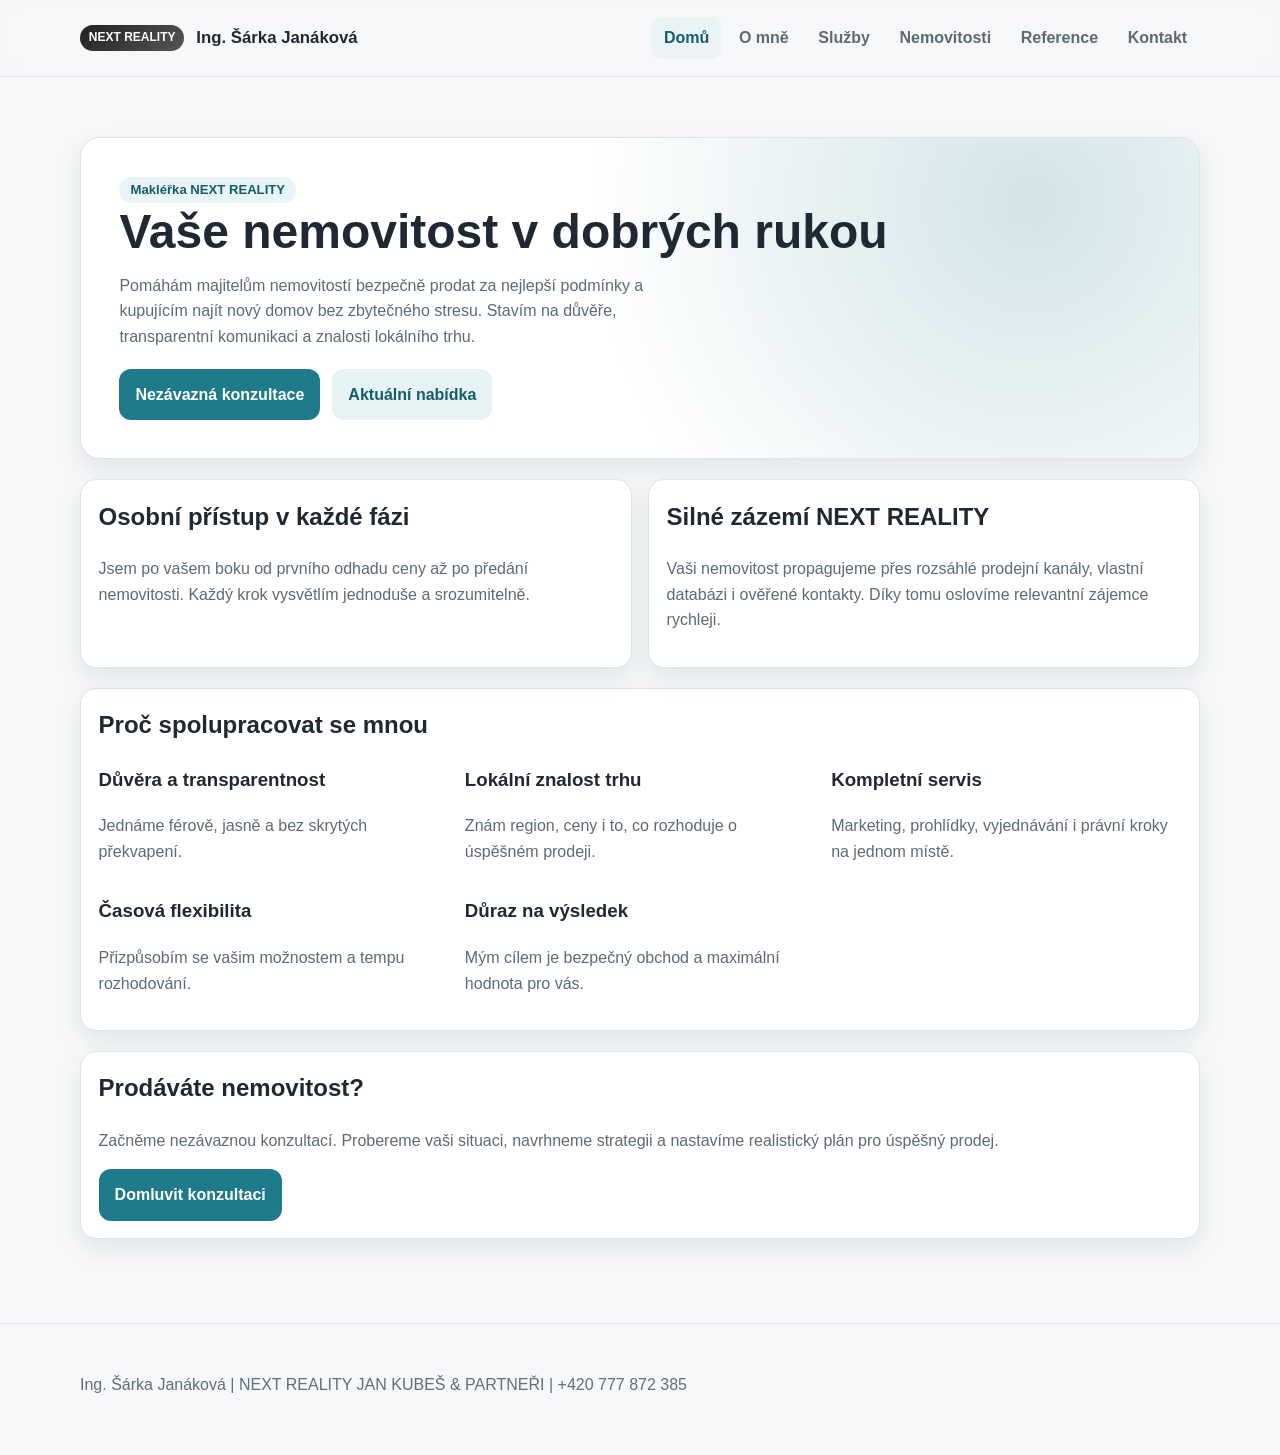
==== index.html @ 8c1ea2ac "první hnusný základ - první prompt" ====
<!DOCTYPE html>
<html lang="cs">
  <head>
    <meta charset="UTF-8" />
    <meta name="viewport" content="width=device-width, initial-scale=1.0" />
    <title>Ing. Šárka Janáková | NEXT REALITY</title>
    <meta
      name="description"
      content="Důvěryhodná realitní makléřka pro prodej i koupi nemovitostí. Ing. Šárka Janáková, NEXT REALITY."
    />
    <link rel="stylesheet" href="assets/styles.css" />
  </head>
  <body>
    <header class="topbar">
      <div class="container topbar-inner">
        <a class="brand" href="index.html" aria-label="Domů">
          <span class="brand-badge">NEXT REALITY</span>
          <span class="brand-name">Ing. Šárka Janáková</span>
        </a>
        <button class="nav-toggle" aria-label="Otevřít menu"><span></span></button>
        <ul class="nav-links">
          <li><a class="active" href="index.html">Domů</a></li>
          <li><a href="o-mne.html">O mně</a></li>
          <li><a href="sluzby.html">Služby</a></li>
          <li><a href="nemovitosti.html">Nemovitosti</a></li>
          <li><a href="reference.html">Reference</a></li>
          <li><a href="kontakt.html">Kontakt</a></li>
        </ul>
      </div>
    </header>

    <main>
      <div class="container">
        <section class="section hero">
          <span class="pill">Makléřka NEXT REALITY</span>
          <h1>Vaše nemovitost v dobrých rukou</h1>
          <p>
            Pomáhám majitelům nemovitostí bezpečně prodat za nejlepší podmínky a
            kupujícím najít nový domov bez zbytečného stresu. Stavím na důvěře,
            transparentní komunikaci a znalosti lokálního trhu.
          </p>
          <div class="cta-row">
            <a class="btn btn-primary" href="kontakt.html">Nezávazná konzultace</a>
            <a class="btn btn-soft" href="nemovitosti.html">Aktuální nabídka</a>
          </div>
        </section>

        <section class="section grid grid-2">
          <article class="card">
            <h2>Osobní přístup v každé fázi</h2>
            <p class="subtle">
              Jsem po vašem boku od prvního odhadu ceny až po předání nemovitosti.
              Každý krok vysvětlím jednoduše a srozumitelně.
            </p>
          </article>
          <article class="card">
            <h2>Silné zázemí NEXT REALITY</h2>
            <p class="subtle">
              Vaši nemovitost propagujeme přes rozsáhlé prodejní kanály, vlastní
              databázi i ověřené kontakty. Díky tomu oslovíme relevantní zájemce
              rychleji.
            </p>
          </article>
        </section>

        <section class="section card">
          <h2>Proč spolupracovat se mnou</h2>
          <div class="grid grid-3">
            <article>
              <h3>Důvěra a transparentnost</h3>
              <p class="subtle">Jednáme férově, jasně a bez skrytých překvapení.</p>
            </article>
            <article>
              <h3>Lokální znalost trhu</h3>
              <p class="subtle">Znám region, ceny i to, co rozhoduje o úspěšném prodeji.</p>
            </article>
            <article>
              <h3>Kompletní servis</h3>
              <p class="subtle">Marketing, prohlídky, vyjednávání i právní kroky na jednom místě.</p>
            </article>
            <article>
              <h3>Časová flexibilita</h3>
              <p class="subtle">Přizpůsobím se vašim možnostem a tempu rozhodování.</p>
            </article>
            <article>
              <h3>Důraz na výsledek</h3>
              <p class="subtle">Mým cílem je bezpečný obchod a maximální hodnota pro vás.</p>
            </article>
          </div>
        </section>

        <section class="section card">
          <h2>Prodáváte nemovitost?</h2>
          <p class="subtle">
            Začněme nezávaznou konzultací. Probereme vaši situaci, navrhneme strategii a
            nastavíme realistický plán pro úspěšný prodej.
          </p>
          <a class="btn btn-primary" href="kontakt.html">Domluvit konzultaci</a>
        </section>
      </div>
    </main>

    <footer class="footer">
      <div class="container">
        <p>
          Ing. Šárka Janáková | NEXT REALITY JAN KUBEŠ &amp; PARTNEŘI |
          <a href="tel:+420777872385">+420 777 872 385</a>
        </p>
      </div>
    </footer>

    <script src="assets/script.js"></script>
  </body>
</html>
---- assets/styles.css ----
:root {
  --bg: #f5f7f8;
  --surface: #ffffff;
  --surface-soft: #f8fbfb;
  --text: #1f2933;
  --muted: #5a6b78;
  --primary: #1f7a8c;
  --primary-dark: #155d6b;
  --border: #dce5ea;
  --shadow: 0 10px 25px rgba(19, 43, 57, 0.08);
  --radius: 16px;
  --container: 1120px;
}

*,
*::before,
*::after {
  box-sizing: border-box;
}

body {
  margin: 0;
  font-family: "Segoe UI", Roboto, Arial, sans-serif;
  color: var(--text);
  background: var(--bg);
  line-height: 1.6;
}

a {
  color: inherit;
  text-decoration: none;
}

img {
  max-width: 100%;
  display: block;
}

.container {
  width: min(100% - 2rem, var(--container));
  margin: 0 auto;
}

.topbar {
  position: sticky;
  top: 0;
  z-index: 20;
  backdrop-filter: blur(10px);
  background: rgba(245, 247, 248, 0.9);
  border-bottom: 1px solid var(--border);
}

.topbar-inner {
  min-height: 76px;
  display: flex;
  align-items: center;
  justify-content: space-between;
  gap: 1rem;
}

.brand {
  display: flex;
  align-items: center;
  gap: 0.75rem;
  font-weight: 700;
}

.brand-badge {
  padding: 0.2rem 0.55rem;
  border-radius: 999px;
  font-size: 0.75rem;
  font-weight: 700;
  color: var(--surface);
  background: linear-gradient(135deg, #222, #555);
}

.brand-name {
  font-size: 1.05rem;
}

.nav-toggle {
  border: 0;
  background: var(--surface);
  border-radius: 10px;
  width: 40px;
  height: 40px;
  display: grid;
  place-items: center;
}

.nav-toggle span {
  width: 18px;
  height: 2px;
  background: var(--text);
  position: relative;
}

.nav-toggle span::before,
.nav-toggle span::after {
  content: "";
  position: absolute;
  left: 0;
  width: 18px;
  height: 2px;
  background: var(--text);
}

.nav-toggle span::before {
  top: -6px;
}

.nav-toggle span::after {
  top: 6px;
}

.nav-links {
  list-style: none;
  padding: 0;
  margin: 0;
  display: none;
  gap: 0.25rem;
}

.nav-links a {
  display: inline-block;
  padding: 0.5rem 0.8rem;
  border-radius: 10px;
  color: var(--muted);
  font-weight: 600;
}

.nav-links a:hover,
.nav-links a.active {
  color: var(--primary-dark);
  background: #eaf4f6;
}

.nav-open .nav-links {
  display: grid;
  position: absolute;
  left: 1rem;
  right: 1rem;
  top: 76px;
  padding: 0.5rem;
  background: var(--surface);
  border: 1px solid var(--border);
  border-radius: 12px;
  box-shadow: var(--shadow);
}

main {
  padding: 2.5rem 0 4rem;
}

.section {
  margin: 1.25rem 0;
}

.hero {
  background: radial-gradient(circle at 85% 20%, rgba(31, 122, 140, 0.2), transparent 45%), var(--surface);
  border: 1px solid var(--border);
  box-shadow: var(--shadow);
  border-radius: calc(var(--radius) + 4px);
  padding: clamp(1.4rem, 3vw, 3rem);
}

.hero h1 {
  margin: 0 0 0.75rem;
  line-height: 1.2;
  font-size: clamp(1.8rem, 4vw, 3rem);
}

.hero p {
  margin: 0 0 1.2rem;
  color: var(--muted);
  max-width: 62ch;
}

.hero-layout {
  display: grid;
  gap: 1rem;
  align-items: center;
}

.agent-photo {
  width: min(100%, 340px);
  border-radius: 14px;
  border: 1px solid var(--border);
  box-shadow: var(--shadow);
  margin-inline: auto;
}

.cta-row {
  display: flex;
  flex-wrap: wrap;
  gap: 0.75rem;
}

.btn {
  border: 0;
  border-radius: 12px;
  padding: 0.8rem 1rem;
  font-weight: 700;
  cursor: pointer;
  display: inline-block;
  transition: 0.2s ease;
}

.btn-primary {
  color: var(--surface);
  background: var(--primary);
}

.btn-primary:hover {
  background: var(--primary-dark);
}

.btn-soft {
  color: var(--primary-dark);
  background: #e6f2f4;
}

.grid {
  display: grid;
  gap: 1rem;
}

.grid-2 {
  grid-template-columns: 1fr;
}

.grid-3 {
  grid-template-columns: 1fr;
}

.card {
  background: var(--surface);
  border: 1px solid var(--border);
  border-radius: var(--radius);
  box-shadow: var(--shadow);
  padding: 1.1rem;
}

.card h2,
.card h3 {
  margin-top: 0;
}

.subtle {
  color: var(--muted);
}

.pill {
  display: inline-block;
  border-radius: 999px;
  padding: 0.18rem 0.7rem;
  background: #e8f4f6;
  color: var(--primary-dark);
  font-weight: 700;
  font-size: 0.82rem;
}

.property-photo {
  width: 100%;
  height: 200px;
  object-fit: cover;
  border-radius: 12px;
  margin-bottom: 0.75rem;
}

.property-meta {
  display: flex;
  justify-content: space-between;
  gap: 0.8rem;
  margin: 0.55rem 0;
  color: var(--muted);
  font-size: 0.95rem;
}

.contact-list {
  list-style: none;
  padding: 0;
  margin: 0;
}

.contact-list li {
  margin: 0.5rem 0;
}

form {
  display: grid;
  gap: 0.75rem;
}

label {
  font-weight: 600;
  font-size: 0.95rem;
}

input,
textarea {
  width: 100%;
  border: 1px solid var(--border);
  border-radius: 10px;
  padding: 0.72rem 0.8rem;
  font: inherit;
  background: var(--surface);
}

textarea {
  min-height: 130px;
  resize: vertical;
}

.footer {
  padding: 2rem 0 2.6rem;
  color: #5f6f7b;
  border-top: 1px solid var(--border);
}

@media (min-width: 860px) {
  .nav-toggle {
    display: none;
  }

  .nav-links,
  .nav-open .nav-links {
    position: static;
    display: flex;
    border: 0;
    box-shadow: none;
    background: transparent;
    padding: 0;
  }

  .grid-2 {
    grid-template-columns: repeat(2, minmax(0, 1fr));
  }

  .grid-3 {
    grid-template-columns: repeat(3, minmax(0, 1fr));
  }

  .hero-layout {
    grid-template-columns: 1.4fr 1fr;
  }
}
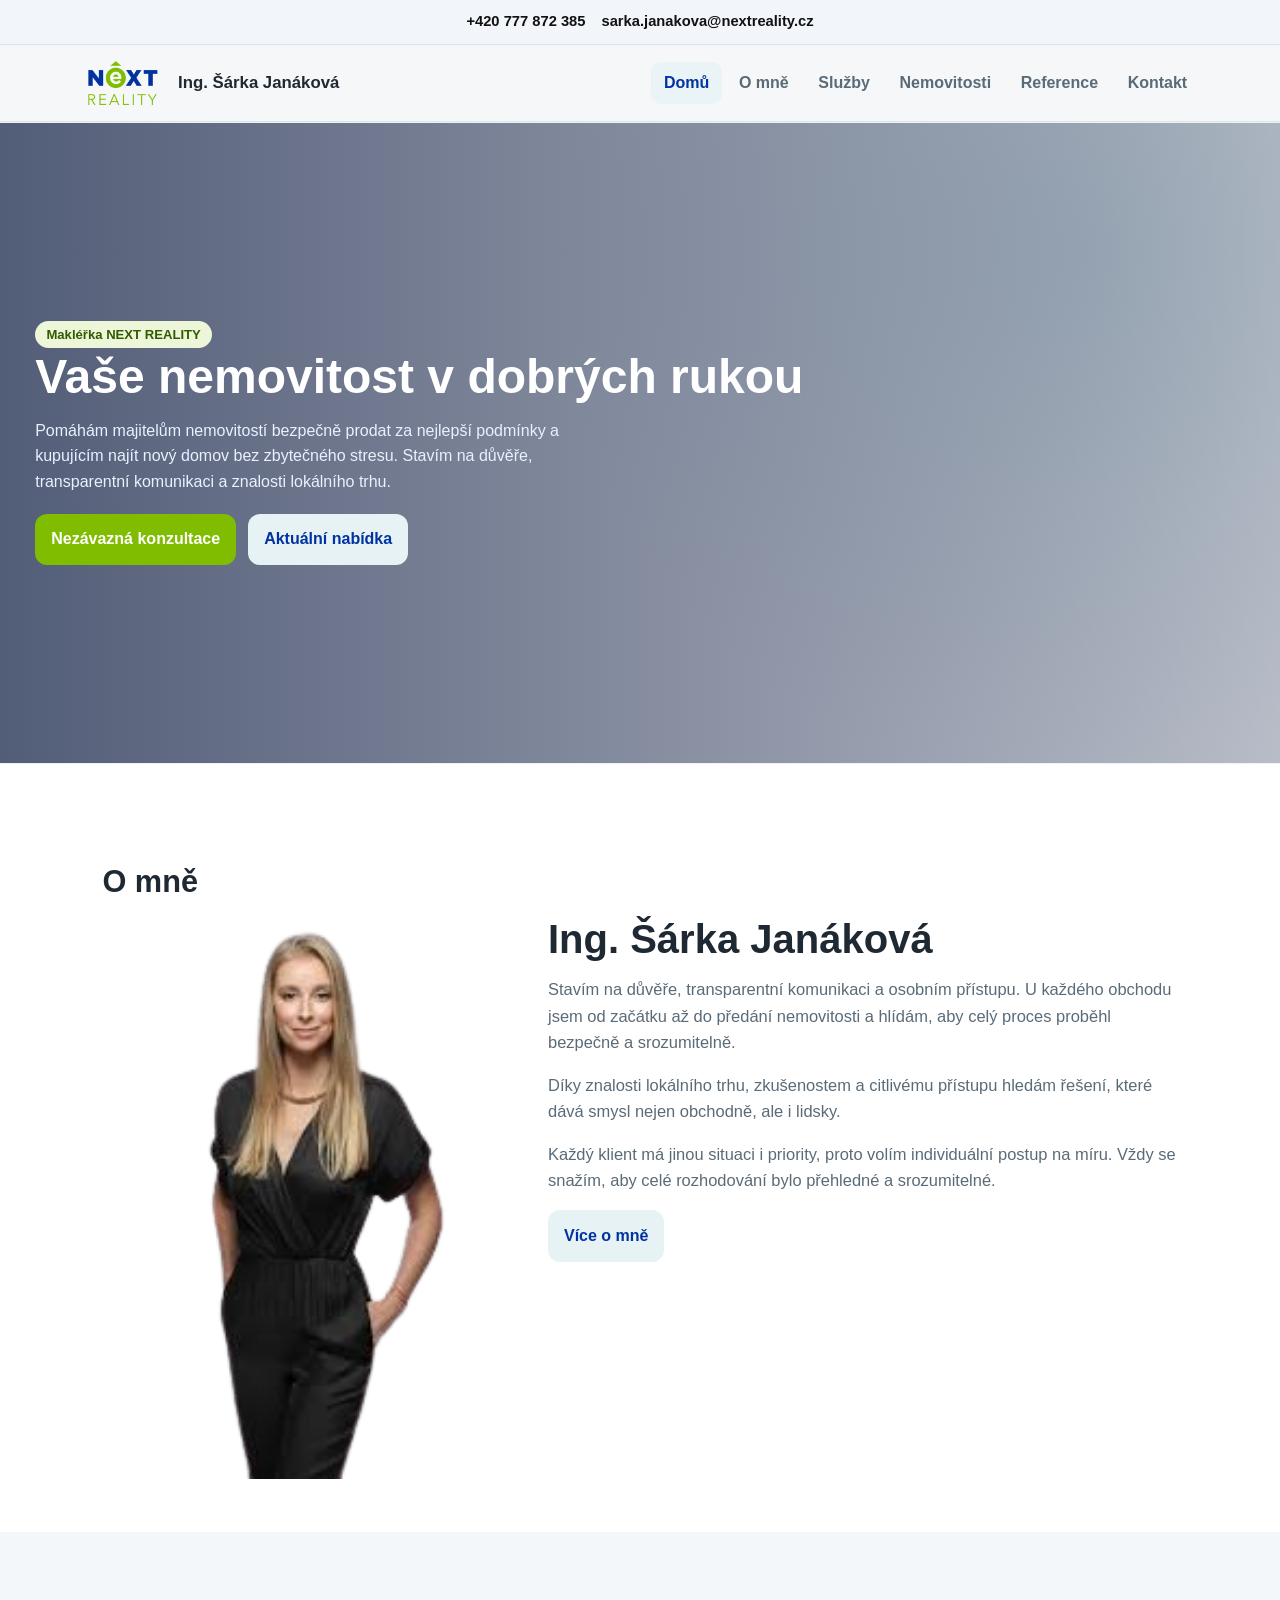
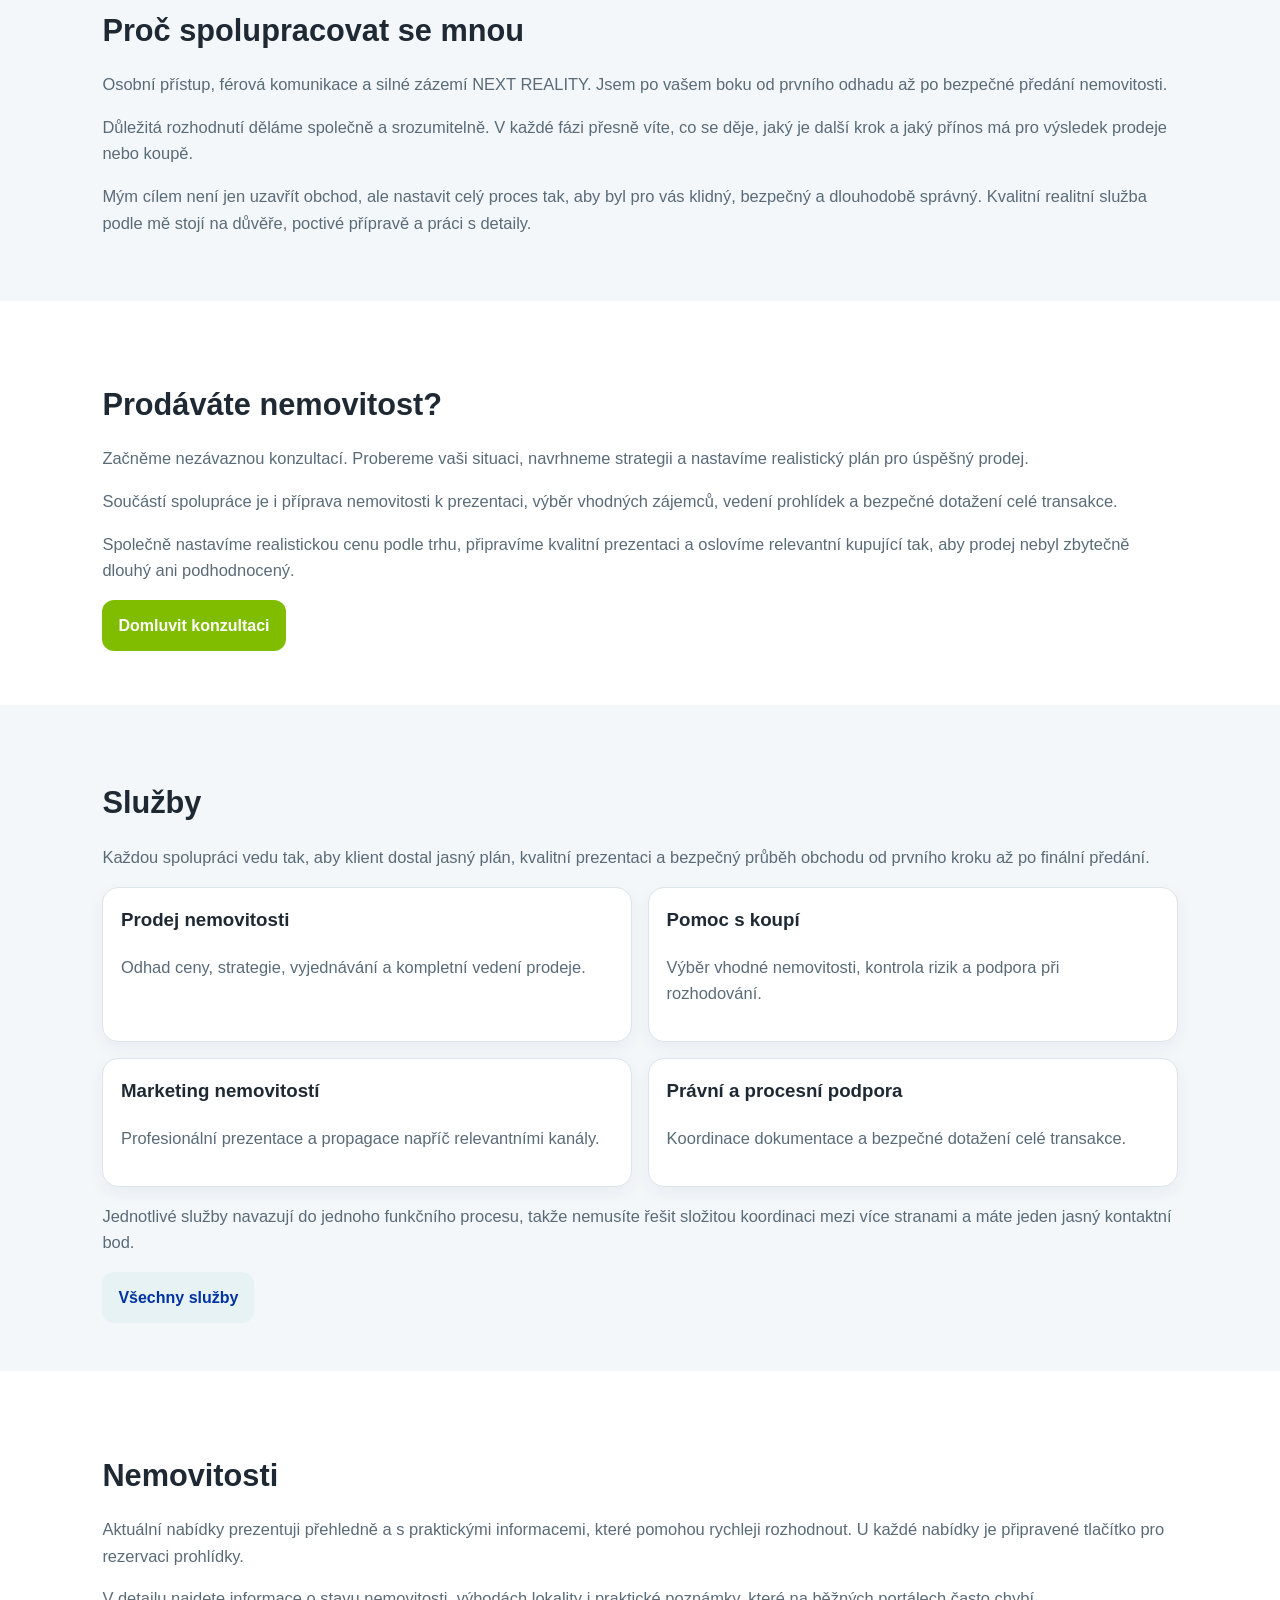
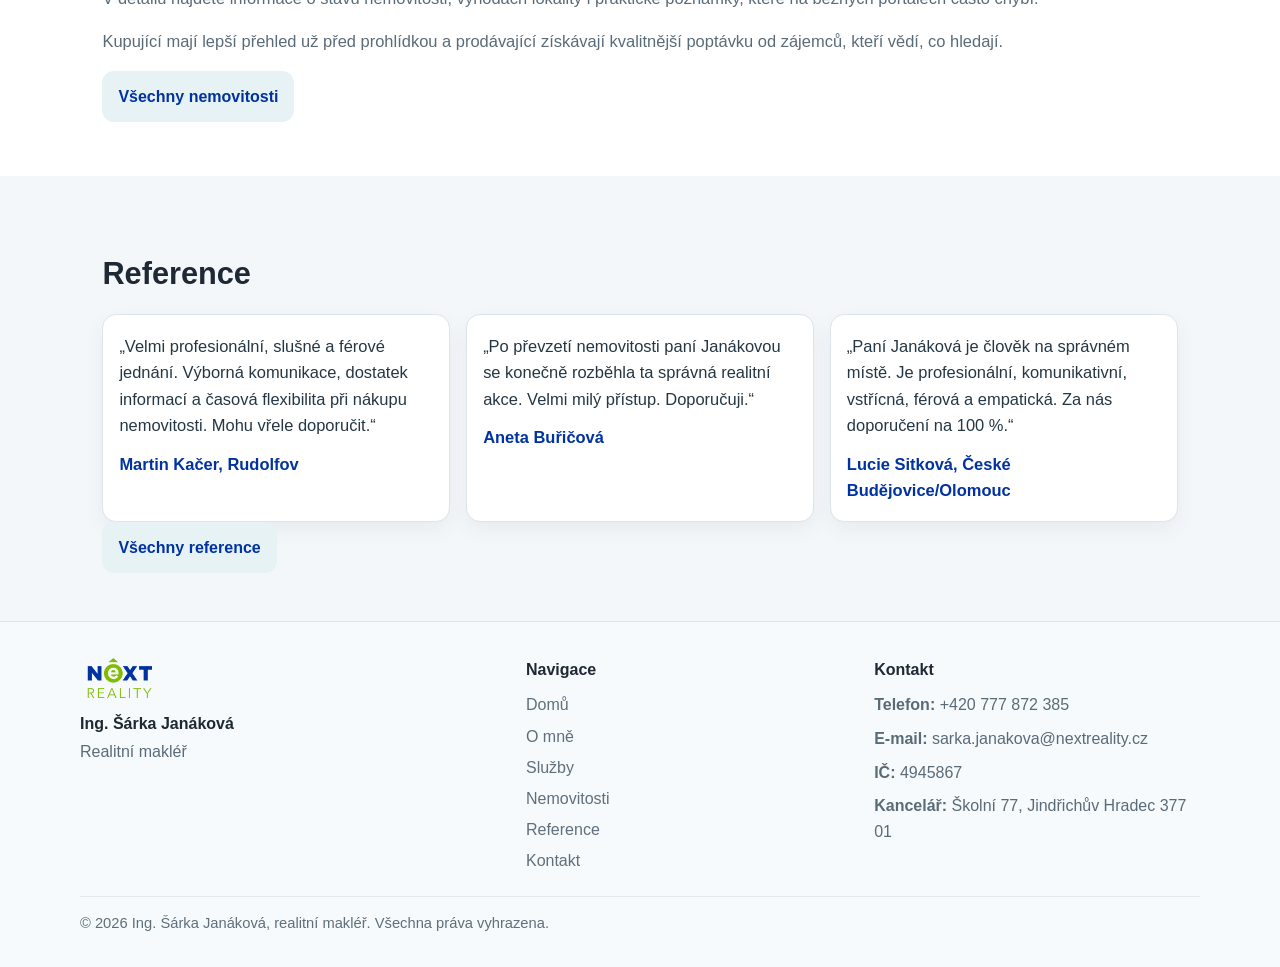
==== commit 2841d9a3: "modernější, lépe poskládané, skoro ready na návrh" ====
--- a/index.html
+++ b/index.html
@@ -11,10 +11,16 @@
     <link rel="stylesheet" href="assets/styles.css" />
   </head>
   <body>
+    <div class="top-contact">
+      <div class="container top-contact-inner">
+        <a href="tel:+420777872385">+420 777 872 385</a>
+        <a href="mailto:sarka.janakova@nextreality.cz">sarka.janakova@nextreality.cz</a>
+      </div>
+    </div>
     <header class="topbar">
       <div class="container topbar-inner">
         <a class="brand" href="index.html" aria-label="Domů">
-          <span class="brand-badge">NEXT REALITY</span>
+          <img class="brand-logo" src="images/next-reality_logo.png" alt="NEXT REALITY logo" />
           <span class="brand-name">Ing. Šárka Janáková</span>
         </a>
         <button class="nav-toggle" aria-label="Otevřít menu"><span></span></button>
@@ -31,81 +37,206 @@
 
     <main>
       <div class="container">
-        <section class="section hero">
-          <span class="pill">Makléřka NEXT REALITY</span>
-          <h1>Vaše nemovitost v dobrých rukou</h1>
-          <p>
-            Pomáhám majitelům nemovitostí bezpečně prodat za nejlepší podmínky a
-            kupujícím najít nový domov bez zbytečného stresu. Stavím na důvěře,
-            transparentní komunikaci a znalosti lokálního trhu.
-          </p>
-          <div class="cta-row">
-            <a class="btn btn-primary" href="kontakt.html">Nezávazná konzultace</a>
-            <a class="btn btn-soft" href="nemovitosti.html">Aktuální nabídka</a>
-          </div>
-        </section>
-
-        <section class="section grid grid-2">
-          <article class="card">
-            <h2>Osobní přístup v každé fázi</h2>
-            <p class="subtle">
-              Jsem po vašem boku od prvního odhadu ceny až po předání nemovitosti.
-              Každý krok vysvětlím jednoduše a srozumitelně.
+        <section class="section hero hero-video-shell">
+          <video class="hero-video" autoplay loop muted playsinline preload="auto">
+            <source src="videos/hero_video.mp4" type="video/mp4" />
+            Váš prohlížeč nepodporuje HTML5 video.
+          </video>
+          <div class="hero-overlay">
+            <span class="pill">Makléřka NEXT REALITY</span>
+            <h1>Vaše nemovitost v dobrých rukou</h1>
+            <p>
+              Pomáhám majitelům nemovitostí bezpečně prodat za nejlepší podmínky a
+              kupujícím najít nový domov bez zbytečného stresu. Stavím na důvěře,
+              transparentní komunikaci a znalosti lokálního trhu.
             </p>
-          </article>
-          <article class="card">
-            <h2>Silné zázemí NEXT REALITY</h2>
-            <p class="subtle">
-              Vaši nemovitost propagujeme přes rozsáhlé prodejní kanály, vlastní
-              databázi i ověřené kontakty. Díky tomu oslovíme relevantní zájemce
-              rychleji.
-            </p>
-          </article>
-        </section>
-
-        <section class="section card">
+            <div class="cta-row">
+              <a class="btn btn-primary" href="kontakt.html">Nezávazná konzultace</a>
+              <a class="btn btn-soft" href="nemovitosti.html">Aktuální nabídka</a>
+            </div>
+          </div>
+        </section>
+
+        <section class="section plain-section home-section home-section-light">
+          <h2>O mně</h2>
+          <div class="about-split">
+            <img
+              class="about-photo-full"
+              src="images/cernovicka.png"
+              alt="Ing. Šárka Janáková"
+            />
+            <div>
+              <p class="about-name">Ing. Šárka Janáková</p>
+              <p class="subtle">
+                Stavím na důvěře, transparentní komunikaci a osobním přístupu. U každého
+                obchodu jsem od začátku až do předání nemovitosti a hlídám, aby celý
+                proces proběhl bezpečně a srozumitelně.
+              </p>
+              <p class="subtle">
+                Díky znalosti lokálního trhu, zkušenostem a citlivému přístupu hledám řešení,
+                které dává smysl nejen obchodně, ale i lidsky.
+              </p>
+              <p class="subtle">
+                Každý klient má jinou situaci i priority, proto volím individuální postup na míru.
+                Vždy se snažím, aby celé rozhodování bylo přehledné a srozumitelné.
+              </p>
+              <a class="btn btn-soft" href="o-mne.html">Více o mně</a>
+            </div>
+          </div>
+        </section>
+
+        <section class="section plain-section home-section home-section-soft">
           <h2>Proč spolupracovat se mnou</h2>
-          <div class="grid grid-3">
-            <article>
-              <h3>Důvěra a transparentnost</h3>
-              <p class="subtle">Jednáme férově, jasně a bez skrytých překvapení.</p>
-            </article>
-            <article>
-              <h3>Lokální znalost trhu</h3>
-              <p class="subtle">Znám region, ceny i to, co rozhoduje o úspěšném prodeji.</p>
-            </article>
-            <article>
-              <h3>Kompletní servis</h3>
-              <p class="subtle">Marketing, prohlídky, vyjednávání i právní kroky na jednom místě.</p>
-            </article>
-            <article>
-              <h3>Časová flexibilita</h3>
-              <p class="subtle">Přizpůsobím se vašim možnostem a tempu rozhodování.</p>
-            </article>
-            <article>
-              <h3>Důraz na výsledek</h3>
-              <p class="subtle">Mým cílem je bezpečný obchod a maximální hodnota pro vás.</p>
-            </article>
-          </div>
-        </section>
-
-        <section class="section card">
+          <p class="subtle">
+            Osobní přístup, férová komunikace a silné zázemí NEXT REALITY. Jsem po
+            vašem boku od prvního odhadu až po bezpečné předání nemovitosti.
+          </p>
+          <p class="subtle">
+            Důležitá rozhodnutí děláme společně a srozumitelně. V každé fázi přesně víte,
+            co se děje, jaký je další krok a jaký přínos má pro výsledek prodeje nebo koupě.
+          </p>
+          <p class="subtle">
+            Mým cílem není jen uzavřít obchod, ale nastavit celý proces tak, aby byl pro vás
+            klidný, bezpečný a dlouhodobě správný. Kvalitní realitní služba podle mě stojí na
+            důvěře, poctivé přípravě a práci s detaily.
+          </p>
+        </section>
+
+        <section class="section plain-section home-section home-section-light">
           <h2>Prodáváte nemovitost?</h2>
           <p class="subtle">
             Začněme nezávaznou konzultací. Probereme vaši situaci, navrhneme strategii a
             nastavíme realistický plán pro úspěšný prodej.
           </p>
+          <p class="subtle">
+            Součástí spolupráce je i příprava nemovitosti k prezentaci, výběr vhodných
+            zájemců, vedení prohlídek a bezpečné dotažení celé transakce.
+          </p>
+          <p class="subtle">
+            Společně nastavíme realistickou cenu podle trhu, připravíme kvalitní prezentaci
+            a oslovíme relevantní kupující tak, aby prodej nebyl zbytečně dlouhý ani podhodnocený.
+          </p>
           <a class="btn btn-primary" href="kontakt.html">Domluvit konzultaci</a>
+        </section>
+
+        <section class="section plain-section home-section home-section-soft">
+          <h2>Služby</h2>
+          <p class="subtle">
+            Každou spolupráci vedu tak, aby klient dostal jasný plán, kvalitní prezentaci
+            a bezpečný průběh obchodu od prvního kroku až po finální předání.
+          </p>
+          <div class="grid grid-2">
+            <article class="card">
+              <h3>Prodej nemovitosti</h3>
+              <p class="subtle">
+                Odhad ceny, strategie, vyjednávání a kompletní vedení prodeje.
+              </p>
+            </article>
+            <article class="card">
+              <h3>Pomoc s koupí</h3>
+              <p class="subtle">
+                Výběr vhodné nemovitosti, kontrola rizik a podpora při rozhodování.
+              </p>
+            </article>
+            <article class="card">
+              <h3>Marketing nemovitostí</h3>
+              <p class="subtle">
+                Profesionální prezentace a propagace napříč relevantními kanály.
+              </p>
+            </article>
+            <article class="card">
+              <h3>Právní a procesní podpora</h3>
+              <p class="subtle">
+                Koordinace dokumentace a bezpečné dotažení celé transakce.
+              </p>
+            </article>
+          </div>
+          <p class="subtle">
+            Jednotlivé služby navazují do jednoho funkčního procesu, takže nemusíte řešit
+            složitou koordinaci mezi více stranami a máte jeden jasný kontaktní bod.
+          </p>
+          <a class="btn btn-soft" href="sluzby.html">Všechny služby</a>
+        </section>
+
+        <section class="section plain-section home-section home-section-light">
+          <h2>Nemovitosti</h2>
+          <p class="subtle">
+            Aktuální nabídky prezentuji přehledně a s praktickými informacemi, které
+            pomohou rychleji rozhodnout. U každé nabídky je připravené tlačítko pro
+            rezervaci prohlídky.
+          </p>
+          <p class="subtle">
+            V detailu najdete informace o stavu nemovitosti, výhodách lokality i praktické
+            poznámky, které na běžných portálech často chybí.
+          </p>
+          <p class="subtle">
+            Kupující mají lepší přehled už před prohlídkou a prodávající získávají kvalitnější
+            poptávku od zájemců, kteří vědí, co hledají.
+          </p>
+          <a class="btn btn-soft" href="nemovitosti.html">Všechny nemovitosti</a>
+        </section>
+
+        <section class="section plain-section home-section home-section-soft">
+          <h2>Reference</h2>
+          <div class="testimonial-grid">
+            <article class="testimonial-card">
+              <p class="quote">
+                „Velmi profesionální, slušné a férové jednání. Výborná komunikace,
+                dostatek informací a časová flexibilita při nákupu nemovitosti. Mohu
+                vřele doporučit.“
+              </p>
+              <p class="author">Martin Kačer, Rudolfov</p>
+            </article>
+            <article class="testimonial-card">
+              <p class="quote">
+                „Po převzetí nemovitosti paní Janákovou se konečně rozběhla ta správná
+                realitní akce. Velmi milý přístup. Doporučuji.“
+              </p>
+              <p class="author">Aneta Buřičová</p>
+            </article>
+            <article class="testimonial-card">
+              <p class="quote">
+                „Paní Janáková je člověk na správném místě. Je profesionální, komunikativní,
+                vstřícná, férová a empatická. Za nás doporučení na 100 %.“
+              </p>
+              <p class="author">Lucie Sitková, České Budějovice/Olomouc</p>
+            </article>
+          </div>
+          <a class="btn btn-soft" href="reference.html">Všechny reference</a>
         </section>
       </div>
     </main>
 
     <footer class="footer">
       <div class="container">
-        <p>
-          Ing. Šárka Janáková | NEXT REALITY JAN KUBEŠ &amp; PARTNEŘI |
-          <a href="tel:+420777872385">+420 777 872 385</a>
-        </p>
+        <div class="footer-grid">
+          <section>
+            <img class="footer-logo" src="images/next-reality_logo.png" alt="NEXT REALITY logo" />
+            <p class="footer-name">Ing. Šárka Janáková</p>
+            <p class="footer-role subtle">Realitní makléř</p>
+          </section>
+          <section>
+            <h3>Navigace</h3>
+            <ul class="footer-nav">
+              <li><a href="index.html">Domů</a></li>
+              <li><a href="o-mne.html">O mně</a></li>
+              <li><a href="sluzby.html">Služby</a></li>
+              <li><a href="nemovitosti.html">Nemovitosti</a></li>
+              <li><a href="reference.html">Reference</a></li>
+              <li><a href="kontakt.html">Kontakt</a></li>
+            </ul>
+          </section>
+          <section>
+            <h3>Kontakt</h3>
+            <ul class="contact-list subtle">
+              <li><strong>Telefon:</strong> <a href="tel:+420777872385">+420 777 872 385</a></li>
+              <li><strong>E-mail:</strong> <a href="mailto:sarka.janakova@nextreality.cz">sarka.janakova@nextreality.cz</a></li>
+              <li><strong>IČ:</strong> 4945867</li>
+              <li><strong>Kancelář:</strong> Školní 77, Jindřichův Hradec 377 01</li>
+            </ul>
+          </section>
+        </div>
+        <p class="footer-copy">© 2026 Ing. Šárka Janáková, realitní makléř. Všechna práva vyhrazena.</p>
       </div>
     </footer>
 
--- a/assets/styles.css
+++ b/assets/styles.css
@@ -4,10 +4,10 @@
   --surface-soft: #f8fbfb;
   --text: #1f2933;
   --muted: #5a6b78;
-  --primary: #1f7a8c;
-  --primary-dark: #155d6b;
+  --primary: #80bd00;
+  --primary-dark: #0032a1;
   --border: #dce5ea;
-  --shadow: 0 10px 25px rgba(19, 43, 57, 0.08);
+  --shadow: 0 6px 16px rgba(19, 43, 57, 0.05);
   --radius: 16px;
   --container: 1120px;
 }
@@ -22,7 +22,7 @@
   margin: 0;
   font-family: "Segoe UI", Roboto, Arial, sans-serif;
   color: var(--text);
-  background: var(--bg);
+  background: #ffffff;
   line-height: 1.6;
 }
 
@@ -39,6 +39,41 @@
 .container {
   width: min(100% - 2rem, var(--container));
   margin: 0 auto;
+}
+
+.top-contact {
+  background: #f2f6fb;
+  border-bottom: 1px solid #d9e3ec;
+  transition: max-height 0.22s ease, opacity 0.2s ease, padding 0.22s ease;
+  overflow: hidden;
+  max-height: 52px;
+  opacity: 1;
+}
+
+.top-contact-inner {
+  min-height: 44px;
+  display: flex;
+  align-items: center;
+  justify-content: center;
+  gap: 1rem;
+  flex-wrap: wrap;
+  font-size: 0.92rem;
+}
+
+.top-contact a {
+  color: #111111;
+  font-weight: 600;
+  transition: color 0.18s ease;
+}
+
+.top-contact a:hover {
+  color: var(--primary);
+}
+
+body.scrolled .top-contact {
+  max-height: 0;
+  opacity: 0;
+  border-bottom: 0;
 }
 
 .topbar {
@@ -72,6 +107,11 @@
   font-weight: 700;
   color: var(--surface);
   background: linear-gradient(135deg, #222, #555);
+}
+
+.brand-logo {
+  width: 86px;
+  height: auto;
 }
 
 .brand-name {
@@ -149,19 +189,63 @@
 }
 
 main {
-  padding: 2.5rem 0 4rem;
+  padding: 0;
 }
 
 .section {
   margin: 1.25rem 0;
 }
 
+main .section:first-child {
+  margin-top: 0;
+}
+
 .hero {
-  background: radial-gradient(circle at 85% 20%, rgba(31, 122, 140, 0.2), transparent 45%), var(--surface);
-  border: 1px solid var(--border);
-  box-shadow: var(--shadow);
-  border-radius: calc(var(--radius) + 4px);
-  padding: clamp(1.4rem, 3vw, 3rem);
+  background: radial-gradient(circle at 85% 20%, rgba(31, 122, 140, 0.14), transparent 45%), var(--surface);
+  border: 1px solid #edf2f5;
+  box-shadow: none;
+  border-radius: 14px;
+  padding: clamp(1.2rem, 3vw, 2.4rem);
+}
+
+.hero-video-shell {
+  position: relative;
+  overflow: hidden;
+  padding: 0;
+  min-height: 560px;
+  width: 100vw;
+  margin-left: calc(50% - 50vw);
+  margin-right: calc(50% - 50vw);
+  margin-top: 0;
+  border-radius: 0;
+  border-left: 0;
+  border-right: 0;
+}
+
+.hero-video {
+  width: 100%;
+  min-height: 560px;
+  max-height: 760px;
+  object-fit: cover;
+  display: block;
+  pointer-events: none;
+}
+
+.hero-overlay {
+  position: absolute;
+  inset: 0;
+  background: linear-gradient(to right, rgba(0, 16, 55, 0.68), rgba(0, 16, 55, 0.28));
+  color: #ffffff;
+  padding: clamp(1.2rem, 3vw, 2.2rem);
+  display: flex;
+  flex-direction: column;
+  justify-content: center;
+  pointer-events: none;
+}
+
+.hero-overlay .cta-row,
+.hero-overlay .btn {
+  pointer-events: auto;
 }
 
 .hero h1 {
@@ -174,6 +258,10 @@
   margin: 0 0 1.2rem;
   color: var(--muted);
   max-width: 62ch;
+}
+
+.hero-overlay p {
+  color: #eaf0ff;
 }
 
 .hero-layout {
@@ -188,6 +276,33 @@
   border: 1px solid var(--border);
   box-shadow: var(--shadow);
   margin-inline: auto;
+}
+
+.about-photo-full {
+  width: 100%;
+  height: auto;
+  margin: 0.25rem 0 1rem;
+  border: 0;
+  border-radius: 0;
+  box-shadow: none;
+}
+
+.about-split {
+  display: grid;
+  gap: 1.2rem;
+  align-items: start;
+}
+
+.about-split .about-photo-full {
+  margin: 0;
+}
+
+.about-name {
+  margin: 0 0 0.8rem;
+  font-size: 40px !important;
+  font-weight: 900;
+  line-height: 1.05;
+  color: var(--text);
 }
 
 .cta-row {
@@ -246,6 +361,117 @@
   margin-top: 0;
 }
 
+.testimonial-grid {
+  display: grid;
+  gap: 1rem;
+  margin-top: 1rem;
+}
+
+.testimonial-card {
+  background: #ffffff;
+  border: 1px solid #dbe4ea;
+  border-radius: 14px;
+  padding: 1.1rem 1rem;
+  box-shadow: 0 8px 20px rgba(16, 43, 71, 0.06);
+}
+
+.testimonial-card p {
+  margin: 0;
+}
+
+.testimonial-card .quote {
+  font-size: 1.03rem;
+  color: #253744;
+  margin-bottom: 0.75rem;
+}
+
+.testimonial-card .author {
+  font-weight: 700;
+  color: var(--primary-dark);
+}
+
+.plain-section {
+  background: transparent;
+  border: 0;
+  border-top: 1px solid #e7edf2;
+  border-radius: 0;
+  padding: 1.05rem 0.1rem 0.1rem;
+}
+
+.plain-section + .plain-section {
+  margin-top: 0.35rem;
+}
+
+.home-section {
+  border: 0;
+  border-top: 0;
+  border-radius: 0;
+  padding: clamp(1.6rem, 3.8vw, 3rem) clamp(0.9rem, 2vw, 1.4rem);
+  margin: 0;
+  position: relative;
+  z-index: 0;
+}
+
+.home-section h2 {
+  font-size: clamp(1.45rem, 2.4vw, 2rem);
+  margin-bottom: 0.7rem;
+}
+
+.home-section p,
+.home-section li {
+  font-size: 1.03rem;
+}
+
+.home-section-light {
+  --section-bg: #ffffff;
+}
+
+.home-section-soft {
+  --section-bg: #f4f7fa;
+}
+
+.home-section::before {
+  content: "";
+  position: absolute;
+  top: 0;
+  bottom: 0;
+  left: 50%;
+  width: 100vw;
+  transform: translateX(-50%);
+  background: var(--section-bg, transparent);
+  z-index: -1;
+}
+
+.section-links {
+  display: grid;
+  gap: 0.8rem;
+}
+
+.section-link {
+  display: flex;
+  flex-wrap: wrap;
+  align-items: center;
+  justify-content: space-between;
+  gap: 0.8rem;
+  border: 0;
+  border-bottom: 1px solid #e7edf2;
+  background: transparent;
+  border-radius: 0;
+  padding: 0.7rem 0.15rem 0.95rem;
+}
+
+.section-link p {
+  margin: 0;
+  color: var(--muted);
+}
+
+.section-link .btn {
+  padding: 0.4rem 0;
+  background: transparent;
+  color: var(--primary-dark);
+  border-radius: 0;
+}
+
 .subtle {
   color: var(--muted);
 }
@@ -254,18 +480,46 @@
   display: inline-block;
   border-radius: 999px;
   padding: 0.18rem 0.7rem;
-  background: #e8f4f6;
-  color: var(--primary-dark);
+  background: #eef6d9;
+  color: #315b00;
   font-weight: 700;
   font-size: 0.82rem;
+}
+
+.hero-overlay .pill {
+  align-self: flex-start;
+}
+
+.properties-intro {
+  margin: 0.4rem 0 1.3rem;
+  padding: clamp(1.6rem, 4vw, 3rem) 0;
+}
+
+.properties-intro-head {
+  display: flex;
+  flex-wrap: wrap;
+  align-items: center;
+  gap: 0.8rem 1rem;
+}
+
+.properties-intro h1 {
+  margin: 0;
+  font-size: clamp(1.9rem, 4vw, 3rem);
+  line-height: 1.15;
+}
+
+.properties-intro p {
+  margin: 0.7rem 0 0;
+  max-width: 70ch;
 }
 
 .property-photo {
   width: 100%;
   height: 200px;
   object-fit: cover;
-  border-radius: 12px;
-  margin-bottom: 0.75rem;
+  border-radius: 0;
+  margin-bottom: 0;
+  transition: transform 0.28s ease;
 }
 
 .property-meta {
@@ -275,6 +529,60 @@
   margin: 0.55rem 0;
   color: var(--muted);
   font-size: 0.95rem;
+}
+
+.property-card {
+  padding: 0;
+  overflow: hidden;
+}
+
+.property-card-link {
+  display: block;
+  color: inherit;
+}
+
+.property-photo-wrap {
+  width: 100%;
+  overflow: hidden;
+}
+
+.property-card-body {
+  padding: 0.95rem;
+}
+
+.property-card-body h3 {
+  margin: 0 0 0.35rem;
+  line-height: 1.3;
+}
+
+.property-card-body .property-meta {
+  margin: 0 0 0.55rem;
+}
+
+.property-card-body .subtle {
+  margin: 0 0 0.8rem;
+  line-height: 1.55;
+}
+
+.property-card-body .btn {
+  display: block;
+  width: 100%;
+  margin-top: 0;
+  text-align: center;
+}
+
+.property-card-link:hover h3 {
+  color: var(--primary-dark);
+}
+
+.property-card-link:hover .property-photo {
+  transform: scale(1.08);
+}
+
+.property-card .btn[data-reservation] {
+  display: block;
+  width: calc(100% - 1.9rem);
+  margin: 0 0.95rem 0.95rem;
 }
 
 .contact-list {
@@ -313,9 +621,52 @@
 }
 
 .footer {
-  padding: 2rem 0 2.6rem;
+  padding: 2.2rem 0 2rem;
   color: #5f6f7b;
   border-top: 1px solid var(--border);
+  background: #f7fafc;
+}
+
+.footer-grid {
+  display: grid;
+  gap: 1.4rem;
+}
+
+.footer h3 {
+  margin: 0 0 0.6rem;
+  font-size: 1rem;
+  color: var(--text);
+}
+
+.footer-logo {
+  width: 80px;
+  height: auto;
+  margin-bottom: 0.7rem;
+}
+
+.footer-name {
+  margin: 0;
+  font-weight: 700;
+  color: var(--text);
+}
+
+.footer-role {
+  margin: 0.15rem 0 0.85rem;
+}
+
+.footer-nav {
+  list-style: none;
+  padding: 0;
+  margin: 0;
+  display: grid;
+  gap: 0.35rem;
+}
+
+.footer-copy {
+  margin: 1.4rem 0 0;
+  padding-top: 0.9rem;
+  border-top: 1px solid #e2e9ee;
+  font-size: 0.92rem;
 }
 
 @media (min-width: 860px) {
@@ -337,6 +688,10 @@
     grid-template-columns: repeat(2, minmax(0, 1fr));
   }
 
+  .testimonial-grid {
+    grid-template-columns: repeat(3, minmax(0, 1fr));
+  }
+
   .grid-3 {
     grid-template-columns: repeat(3, minmax(0, 1fr));
   }
@@ -344,4 +699,13 @@
   .hero-layout {
     grid-template-columns: 1.4fr 1fr;
   }
-}
+
+  .about-split {
+    grid-template-columns: minmax(240px, 420px) 1fr;
+    gap: 1.6rem;
+  }
+
+  .footer-grid {
+    grid-template-columns: 1.3fr 1fr 1fr;
+  }
+}
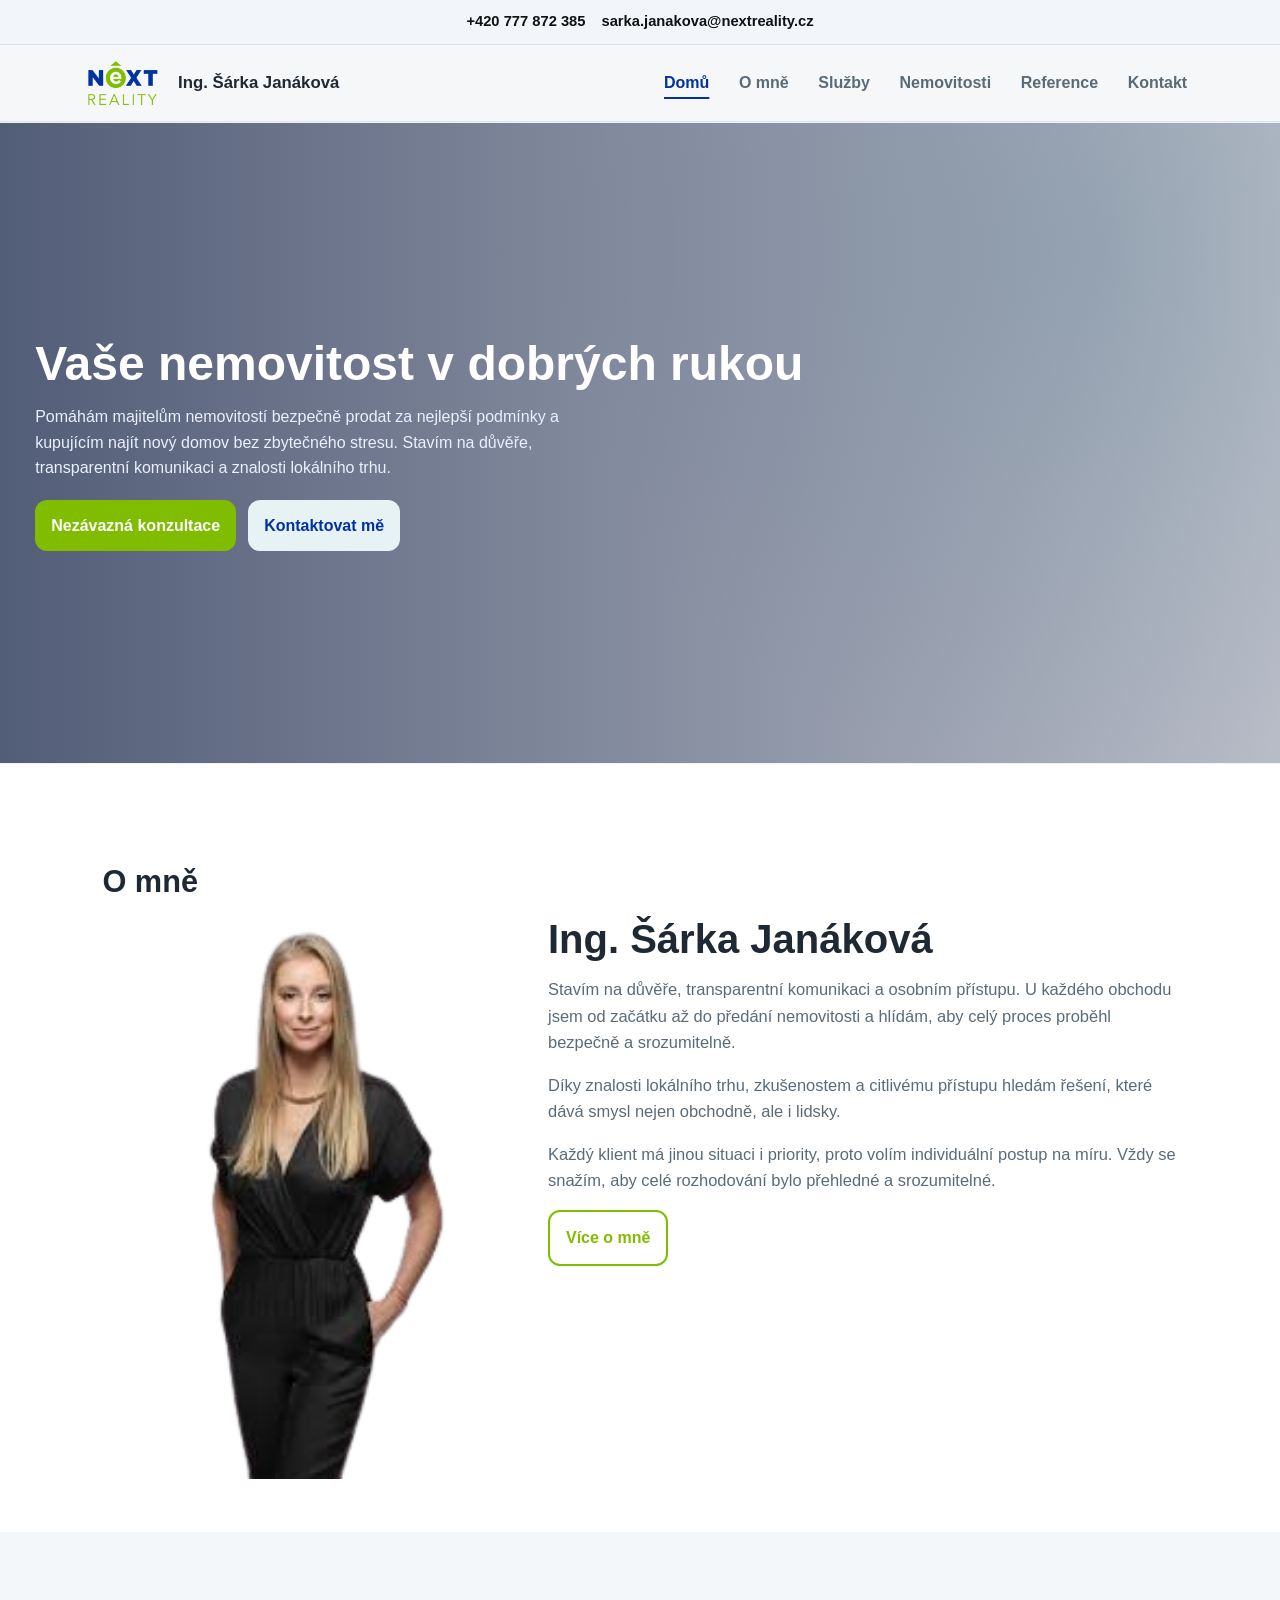
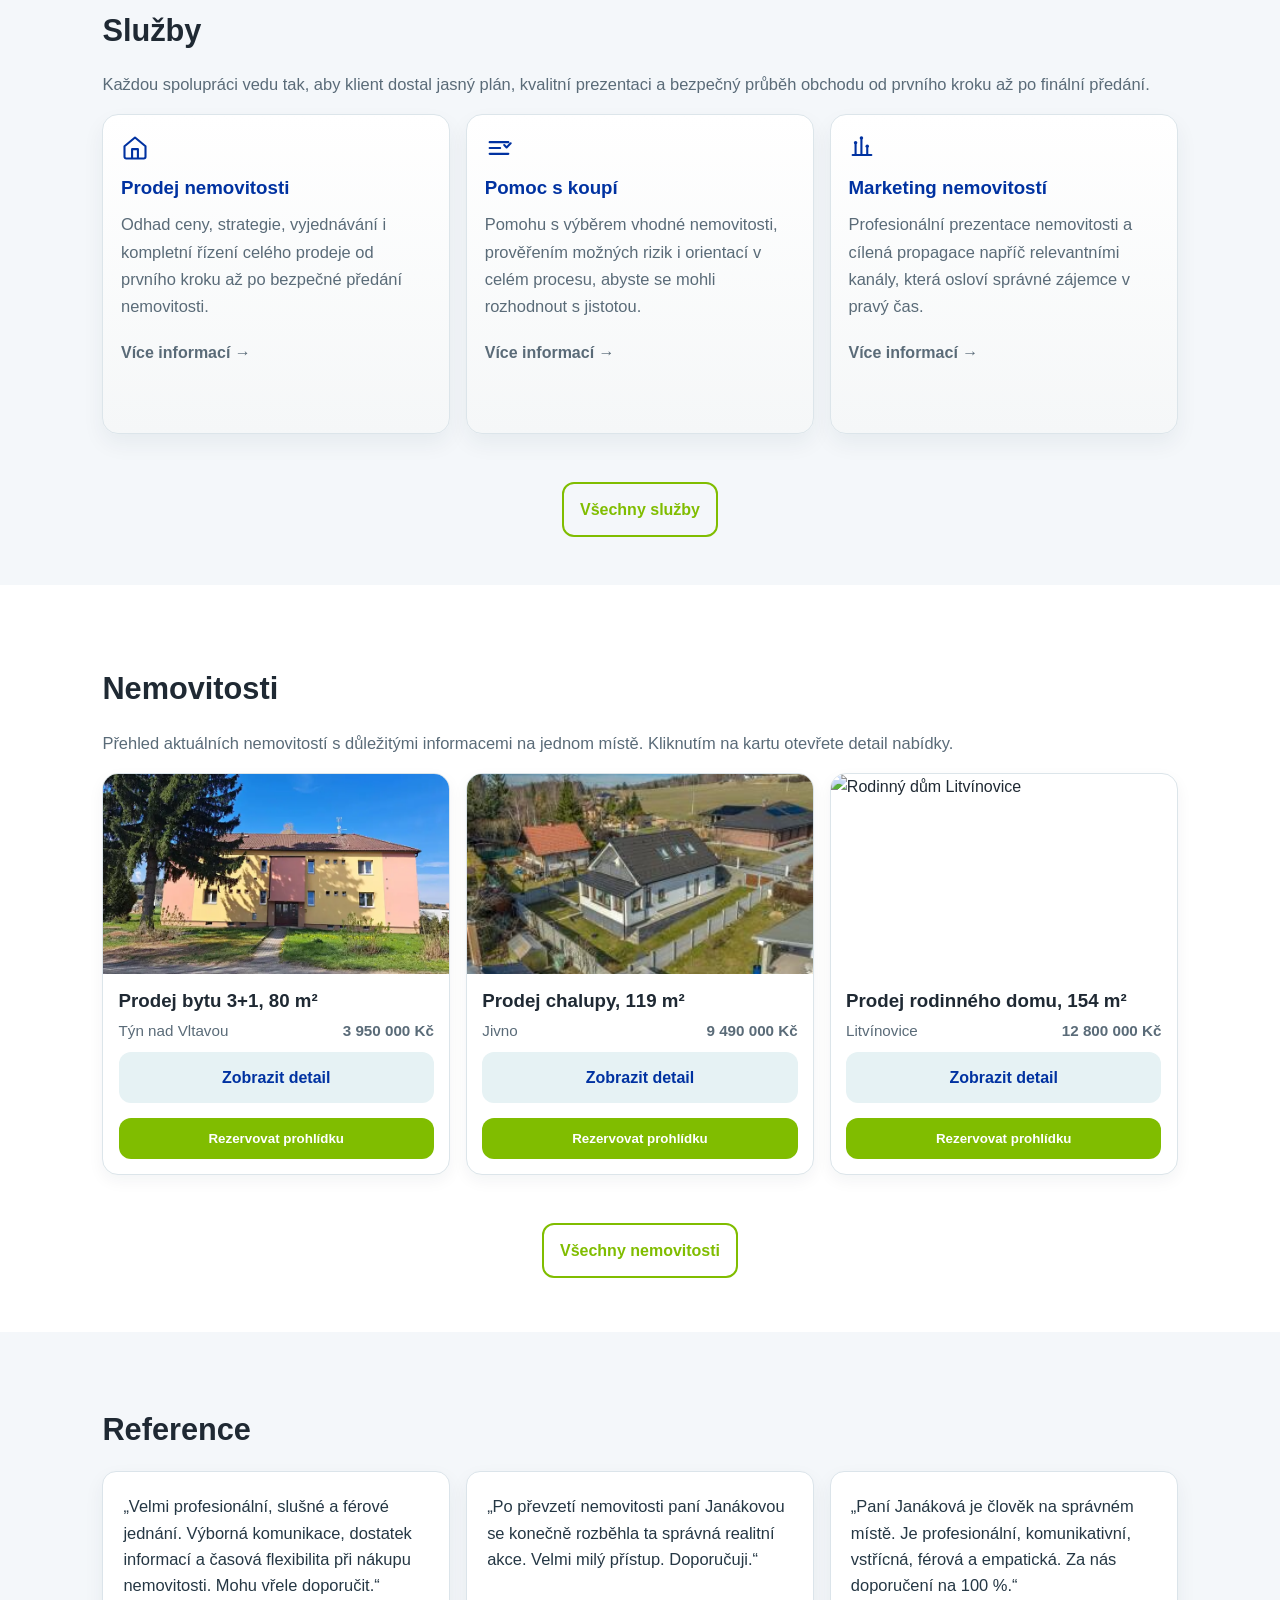
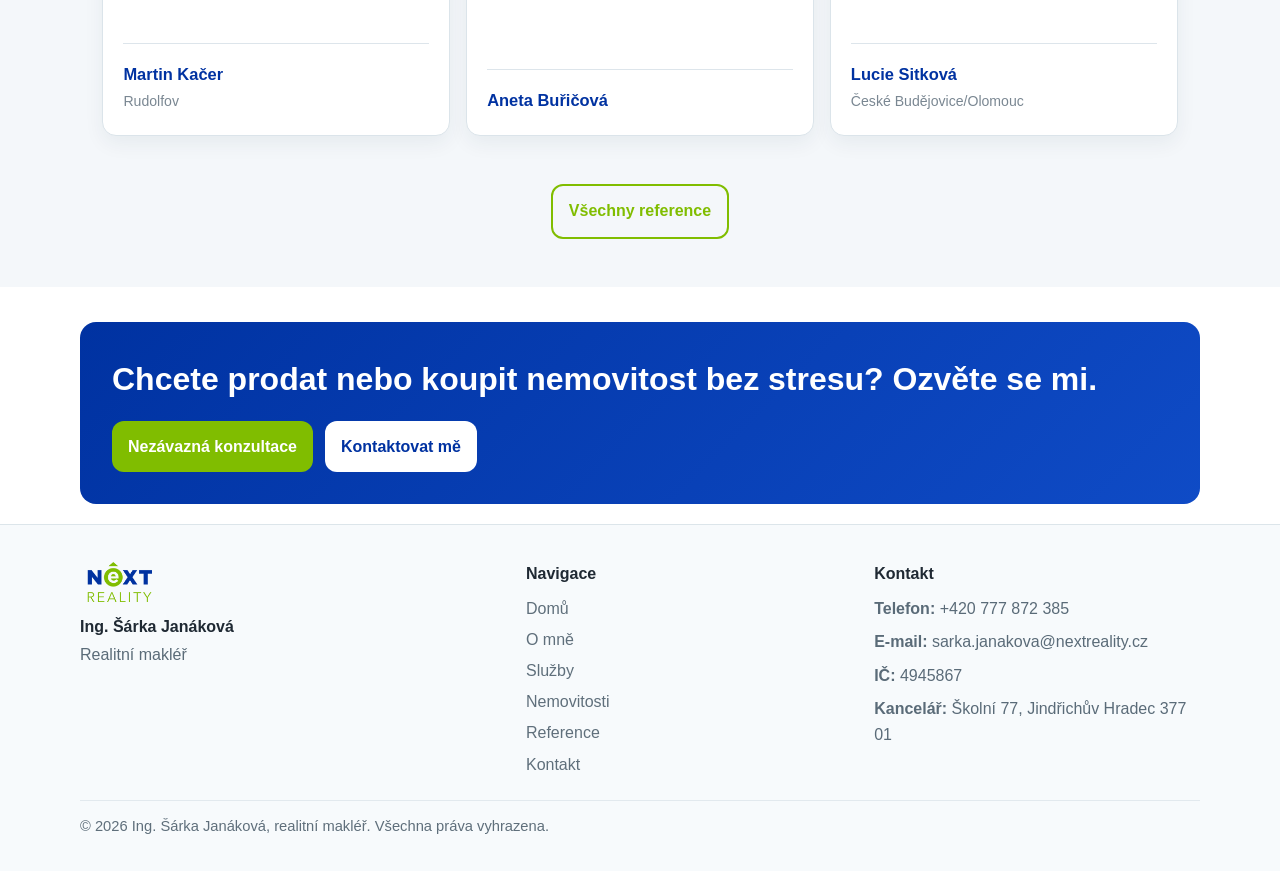
==== commit b4de0a8e: "finální návrh" ====
--- a/index.html
+++ b/index.html
@@ -43,7 +43,6 @@
             Váš prohlížeč nepodporuje HTML5 video.
           </video>
           <div class="hero-overlay">
-            <span class="pill">Makléřka NEXT REALITY</span>
             <h1>Vaše nemovitost v dobrých rukou</h1>
             <p>
               Pomáhám majitelům nemovitostí bezpečně prodat za nejlepší podmínky a
@@ -52,7 +51,7 @@
             </p>
             <div class="cta-row">
               <a class="btn btn-primary" href="kontakt.html">Nezávazná konzultace</a>
-              <a class="btn btn-soft" href="nemovitosti.html">Aktuální nabídka</a>
+              <a class="btn btn-soft" href="kontakt.html">Kontaktovat mě</a>
             </div>
           </div>
         </section>
@@ -80,43 +79,9 @@
                 Každý klient má jinou situaci i priority, proto volím individuální postup na míru.
                 Vždy se snažím, aby celé rozhodování bylo přehledné a srozumitelné.
               </p>
-              <a class="btn btn-soft" href="o-mne.html">Více o mně</a>
+              <a class="btn btn-outline-green" href="o-mne.html">Více o mně</a>
             </div>
           </div>
-        </section>
-
-        <section class="section plain-section home-section home-section-soft">
-          <h2>Proč spolupracovat se mnou</h2>
-          <p class="subtle">
-            Osobní přístup, férová komunikace a silné zázemí NEXT REALITY. Jsem po
-            vašem boku od prvního odhadu až po bezpečné předání nemovitosti.
-          </p>
-          <p class="subtle">
-            Důležitá rozhodnutí děláme společně a srozumitelně. V každé fázi přesně víte,
-            co se děje, jaký je další krok a jaký přínos má pro výsledek prodeje nebo koupě.
-          </p>
-          <p class="subtle">
-            Mým cílem není jen uzavřít obchod, ale nastavit celý proces tak, aby byl pro vás
-            klidný, bezpečný a dlouhodobě správný. Kvalitní realitní služba podle mě stojí na
-            důvěře, poctivé přípravě a práci s detaily.
-          </p>
-        </section>
-
-        <section class="section plain-section home-section home-section-light">
-          <h2>Prodáváte nemovitost?</h2>
-          <p class="subtle">
-            Začněme nezávaznou konzultací. Probereme vaši situaci, navrhneme strategii a
-            nastavíme realistický plán pro úspěšný prodej.
-          </p>
-          <p class="subtle">
-            Součástí spolupráce je i příprava nemovitosti k prezentaci, výběr vhodných
-            zájemců, vedení prohlídek a bezpečné dotažení celé transakce.
-          </p>
-          <p class="subtle">
-            Společně nastavíme realistickou cenu podle trhu, připravíme kvalitní prezentaci
-            a oslovíme relevantní kupující tak, aby prodej nebyl zbytečně dlouhý ani podhodnocený.
-          </p>
-          <a class="btn btn-primary" href="kontakt.html">Domluvit konzultaci</a>
         </section>
 
         <section class="section plain-section home-section home-section-soft">
@@ -125,55 +90,104 @@
             Každou spolupráci vedu tak, aby klient dostal jasný plán, kvalitní prezentaci
             a bezpečný průběh obchodu od prvního kroku až po finální předání.
           </p>
-          <div class="grid grid-2">
-            <article class="card">
-              <h3>Prodej nemovitosti</h3>
-              <p class="subtle">
-                Odhad ceny, strategie, vyjednávání a kompletní vedení prodeje.
-              </p>
-            </article>
-            <article class="card">
-              <h3>Pomoc s koupí</h3>
-              <p class="subtle">
-                Výběr vhodné nemovitosti, kontrola rizik a podpora při rozhodování.
-              </p>
-            </article>
-            <article class="card">
-              <h3>Marketing nemovitostí</h3>
-              <p class="subtle">
-                Profesionální prezentace a propagace napříč relevantními kanály.
-              </p>
-            </article>
-            <article class="card">
-              <h3>Právní a procesní podpora</h3>
-              <p class="subtle">
-                Koordinace dokumentace a bezpečné dotažení celé transakce.
-              </p>
-            </article>
-          </div>
-          <p class="subtle">
-            Jednotlivé služby navazují do jednoho funkčního procesu, takže nemusíte řešit
-            složitou koordinaci mezi více stranami a máte jeden jasný kontaktní bod.
-          </p>
-          <a class="btn btn-soft" href="sluzby.html">Všechny služby</a>
+          <div class="grid grid-3">
+            <a class="service-card-link" href="sluzby.html">
+              <article class="service-card">
+                <span class="service-icon" aria-hidden="true">
+                  <svg viewBox="0 0 24 24" role="img">
+                    <path d="M3 10.5L12 3l9 7.5v9a1.5 1.5 0 0 1-1.5 1.5h-15A1.5 1.5 0 0 1 3 19.5v-9zM9.5 21V13h5v8" fill="none" stroke="currentColor" stroke-width="1.8" stroke-linecap="round" stroke-linejoin="round"/>
+                  </svg>
+                </span>
+                <h3>Prodej nemovitosti</h3>
+                <p class="subtle">Odhad ceny, strategie, vyjednávání i kompletní řízení celého prodeje od prvního kroku až po bezpečné předání nemovitosti.</p>
+                <span class="service-more">Více informací →</span>
+              </article>
+            </a>
+            <a class="service-card-link" href="sluzby.html">
+              <article class="service-card">
+                <span class="service-icon" aria-hidden="true">
+                  <svg viewBox="0 0 24 24" role="img">
+                    <path d="M4 7h16M4 12h9M4 17h16M16.5 9.5l2 2 3.5-3.5" fill="none" stroke="currentColor" stroke-width="1.8" stroke-linecap="round" stroke-linejoin="round"/>
+                  </svg>
+                </span>
+                <h3>Pomoc s koupí</h3>
+                <p class="subtle">Pomohu s výběrem vhodné nemovitosti, prověřením možných rizik i orientací v celém procesu, abyste se mohli rozhodnout s jistotou.</p>
+                <span class="service-more">Více informací →</span>
+              </article>
+            </a>
+            <a class="service-card-link" href="sluzby.html">
+              <article class="service-card">
+                <span class="service-icon" aria-hidden="true">
+                  <svg viewBox="0 0 24 24" role="img">
+                    <path d="M4 18h16M6.5 18V9m5 9V5m5 13v-6" fill="none" stroke="currentColor" stroke-width="1.8" stroke-linecap="round" stroke-linejoin="round"/>
+                    <circle cx="6.5" cy="7.5" r="1.5" fill="currentColor"/>
+                    <circle cx="11.5" cy="3.5" r="1.5" fill="currentColor"/>
+                    <circle cx="16.5" cy="10.5" r="1.5" fill="currentColor"/>
+                  </svg>
+                </span>
+                <h3>Marketing nemovitostí</h3>
+                <p class="subtle">Profesionální prezentace nemovitosti a cílená propagace napříč relevantními kanály, která osloví správné zájemce v pravý čas.</p>
+                <span class="service-more">Více informací →</span>
+              </article>
+            </a>
+          </div>
+          <div class="centered-action">
+            <a class="btn btn-outline-green" href="sluzby.html">Všechny služby</a>
+          </div>
         </section>
 
         <section class="section plain-section home-section home-section-light">
           <h2>Nemovitosti</h2>
           <p class="subtle">
-            Aktuální nabídky prezentuji přehledně a s praktickými informacemi, které
-            pomohou rychleji rozhodnout. U každé nabídky je připravené tlačítko pro
-            rezervaci prohlídky.
+            Přehled aktuálních nemovitostí s důležitými informacemi na jednom místě.
+            Kliknutím na kartu otevřete detail nabídky.
           </p>
-          <p class="subtle">
-            V detailu najdete informace o stavu nemovitosti, výhodách lokality i praktické
-            poznámky, které na běžných portálech často chybí.
-          </p>
-          <p class="subtle">
-            Kupující mají lepší přehled už před prohlídkou a prodávající získávají kvalitnější
-            poptávku od zájemců, kteří vědí, co hledají.
-          </p>
-          <a class="btn btn-soft" href="nemovitosti.html">Všechny nemovitosti</a>
+          <div class="grid grid-3">
+            <article class="card property-card">
+              <a class="property-card-link" href="nemovitost-byt-3-1-tyn.html">
+                <div class="property-photo-wrap">
+                  <img class="property-photo" src="images/nemovitosti/frustevni_byt_3_1_1.webp" alt="Byt 3+1" />
+                </div>
+                <div class="property-card-body">
+                  <h3>Prodej bytu 3+1, 80 m²</h3>
+                  <div class="property-meta"><span>Týn nad Vltavou</span><strong>3 950 000 Kč</strong></div>
+                  <span class="btn btn-soft">Zobrazit detail</span>
+                </div>
+              </a>
+              <button class="btn btn-primary" data-reservation>Rezervovat prohlídku</button>
+            </article>
+
+            <article class="card property-card">
+              <a class="property-card-link" href="https://www.nextreality.cz/detail/117375/prodej-chalupy-119-m" target="_blank" rel="noopener noreferrer">
+                <div class="property-photo-wrap">
+                  <img class="property-photo" src="images/nemovitosti/prodej_chalupy.jpg" alt="Chalupa" />
+                </div>
+                <div class="property-card-body">
+                  <h3>Prodej chalupy, 119 m²</h3>
+                  <div class="property-meta"><span>Jivno</span><strong>9 490 000 Kč</strong></div>
+                  <span class="btn btn-soft">Zobrazit detail</span>
+                </div>
+              </a>
+              <button class="btn btn-primary" data-reservation>Rezervovat prohlídku</button>
+            </article>
+
+            <article class="card property-card">
+              <a class="property-card-link" href="https://www.nextreality.cz/detail/117269/prodej-rodinneho-domu-154-m" target="_blank" rel="noopener noreferrer">
+                <div class="property-photo-wrap">
+                  <img class="property-photo" src="https://images.unsplash.com/photo-1600607687920-4e2a09cf159d?auto=format&fit=crop&w=1200&q=80" alt="Rodinný dům Litvínovice" />
+                </div>
+                <div class="property-card-body">
+                  <h3>Prodej rodinného domu, 154 m²</h3>
+                  <div class="property-meta"><span>Litvínovice</span><strong>12 800 000 Kč</strong></div>
+                  <span class="btn btn-soft">Zobrazit detail</span>
+                </div>
+              </a>
+              <button class="btn btn-primary" data-reservation>Rezervovat prohlídku</button>
+            </article>
+          </div>
+          <div class="centered-action">
+            <a class="btn btn-outline-green" href="nemovitosti.html">Všechny nemovitosti</a>
+          </div>
         </section>
 
         <section class="section plain-section home-section home-section-soft">
@@ -185,7 +199,7 @@
                 dostatek informací a časová flexibilita při nákupu nemovitosti. Mohu
                 vřele doporučit.“
               </p>
-              <p class="author">Martin Kačer, Rudolfov</p>
+              <p class="author">Martin Kačer <span class="reviewer-location">Rudolfov</span></p>
             </article>
             <article class="testimonial-card">
               <p class="quote">
@@ -199,10 +213,20 @@
                 „Paní Janáková je člověk na správném místě. Je profesionální, komunikativní,
                 vstřícná, férová a empatická. Za nás doporučení na 100 %.“
               </p>
-              <p class="author">Lucie Sitková, České Budějovice/Olomouc</p>
-            </article>
-          </div>
-          <a class="btn btn-soft" href="reference.html">Všechny reference</a>
+              <p class="author">Lucie Sitková <span class="reviewer-location">České Budějovice/Olomouc</span></p>
+            </article>
+          </div>
+          <div class="centered-action">
+            <a class="btn btn-outline-green" href="reference.html">Všechny reference</a>
+          </div>
+        </section>
+
+        <section class="section about-cta">
+          <h2>Chcete prodat nebo koupit nemovitost bez stresu? Ozvěte se mi.</h2>
+          <div class="cta-row">
+            <a class="btn btn-primary" href="kontakt.html">Nezávazná konzultace</a>
+            <a class="btn btn-soft" href="kontakt.html">Kontaktovat mě</a>
+          </div>
         </section>
       </div>
     </main>
--- a/assets/styles.css
+++ b/assets/styles.css
@@ -164,15 +164,19 @@
 .nav-links a {
   display: inline-block;
   padding: 0.5rem 0.8rem;
-  border-radius: 10px;
   color: var(--muted);
   font-weight: 600;
+  text-decoration: none;
+  text-underline-offset: 0.56rem;
+  text-decoration-thickness: 2.5px;
 }
 
 .nav-links a:hover,
 .nav-links a.active {
   color: var(--primary-dark);
-  background: #eaf4f6;
+  text-decoration-line: underline;
+  text-decoration-thickness: 2px;
+  text-underline-offset: 0.56rem;
 }
 
 .nav-open .nav-links {
@@ -297,6 +301,13 @@
   margin: 0;
 }
 
+.intro-split .about-photo-full {
+  width: min(100%, 335px);
+  max-height: 500px;
+  object-fit: contain;
+  justify-self: end;
+}
+
 .about-name {
   margin: 0 0 0.8rem;
   font-size: 40px !important;
@@ -335,6 +346,17 @@
   background: #e6f2f4;
 }
 
+.btn-outline-green {
+  color: var(--primary);
+  background: transparent;
+  border: 2px solid var(--primary);
+}
+
+.btn-outline-green:hover {
+  background: var(--primary);
+  color: #ffffff;
+}
+
 .grid {
   display: grid;
   gap: 1rem;
@@ -368,11 +390,16 @@
 }
 
 .testimonial-card {
+  display: flex;
+  flex-direction: column;
+  height: 100%;
+  min-height: 265px;
   background: #ffffff;
   border: 1px solid #dbe4ea;
   border-radius: 14px;
-  padding: 1.1rem 1rem;
+  padding: 1.35rem 1.25rem;
   box-shadow: 0 8px 20px rgba(16, 43, 71, 0.06);
+  transition: transform 0.18s ease, box-shadow 0.18s ease, border-color 0.18s ease;
 }
 
 .testimonial-card p {
@@ -380,14 +407,86 @@
 }
 
 .testimonial-card .quote {
+  flex: 1;
   font-size: 1.03rem;
   color: #253744;
-  margin-bottom: 0.75rem;
+  margin-bottom: 0;
+  padding-bottom: 1.2rem;
+  border-bottom: 1px solid #dde5eb;
 }
 
 .testimonial-card .author {
+  margin-top: 1.05rem;
   font-weight: 700;
   color: var(--primary-dark);
+}
+
+.reviewer-location {
+  display: block;
+  margin-left: 0;
+  margin-top: 0.2rem;
+  font-size: 0.88rem;
+  font-weight: 500;
+  color: #7a8792;
+}
+
+.testimonial-card:hover {
+  transform: translateY(-2px);
+  border-color: #cfdde7;
+  box-shadow: 0 12px 22px rgba(16, 43, 71, 0.1);
+}
+
+.service-card-link {
+  color: inherit;
+  text-decoration: none;
+}
+
+.service-card {
+  min-height: 320px;
+  height: 100%;
+  background: linear-gradient(180deg, #ffffff 0%, var(--bg) 100%);
+  border: 1px solid var(--border);
+  border-radius: 16px;
+  padding: 1.2rem 1.1rem 1.2rem;
+  box-shadow: 0 10px 22px rgba(23, 49, 69, 0.06);
+  transition: transform 0.2s ease, box-shadow 0.2s ease, border-color 0.2s ease;
+}
+
+.service-card-link:hover .service-card {
+  transform: translateY(-3px);
+  border-color: var(--primary-dark);
+  box-shadow: 0 14px 24px rgba(0, 50, 161, 0.10);
+}
+
+.service-icon {
+  display: inline-flex;
+  align-items: center;
+  justify-content: center;
+  margin-bottom: 0.65rem;
+  color: var(--primary-dark);
+}
+
+.service-icon svg {
+  width: 28px;
+  height: 28px;
+}
+
+.service-card h3 {
+  margin: 0 0 0.55rem;
+  color: var(--primary-dark);
+}
+
+.service-card p {
+  margin: 0 0 1.25rem;
+  line-height: 1.65;
+}
+
+.service-more {
+  margin-top: auto;
+  display: inline-block;
+  font-weight: 650;
+  color: var(--muted);
+  padding-bottom: 0.15rem;
 }
 
 .plain-section {
@@ -513,6 +612,213 @@
   max-width: 70ch;
 }
 
+.intro-split {
+  display: grid;
+  gap: 1.2rem;
+  align-items: start;
+}
+
+.properties-intro > h1 + .intro-split {
+  margin-top: 0.95rem;
+}
+
+.intro-split p {
+  max-width: none;
+  margin: 0;
+}
+
+.about-values,
+.about-why {
+  padding-top: 1.8rem;
+}
+
+.about-why-list {
+  list-style: none;
+  padding: 0;
+  margin: 0;
+  display: grid;
+  gap: 0.75rem;
+}
+
+.about-why-item {
+  display: flex;
+  gap: 0.75rem;
+  align-items: flex-start;
+  padding: 0.15rem 0;
+}
+
+.about-why-check {
+  width: 22px;
+  height: 22px;
+  display: grid;
+  place-items: center;
+  color: var(--primary-dark);
+  font-weight: 900;
+  font-size: 1.05rem;
+  flex: 0 0 auto;
+  margin-top: 0.2rem;
+}
+
+.about-why-title {
+  display: inline-block;
+  color: var(--primary-dark);
+  font-size: 1.05rem;
+  font-weight: 850;
+  margin-bottom: 0.25rem;
+}
+
+.about-why-desc {
+  margin: 0;
+  line-height: 1.65;
+}
+
+.about-values + .about-why {
+  margin-top: 1.4rem;
+}
+
+.value-card {
+  /* Zjemněný vzhled (bez výrazných glow efektů) */
+  position: relative;
+  border-color: #d7e3ec;
+  background: var(--surface);
+  border-left: 7px solid rgba(0, 50, 161, 0.18);
+  transition: transform 0.18s ease, box-shadow 0.18s ease, border-color 0.18s ease;
+}
+
+.about-values .value-card:nth-child(1) {
+  --card-accent: var(--primary-dark);
+  --card-accent-glow: rgba(0, 50, 161, 0.18);
+}
+.about-values .value-card:nth-child(2) {
+  --card-accent: #0f4bc6;
+  --card-accent-glow: rgba(15, 75, 198, 0.16);
+}
+.about-values .value-card:nth-child(3) {
+  --card-accent: #0a6b6f;
+  --card-accent-glow: rgba(10, 107, 111, 0.16);
+}
+.about-values .value-card:nth-child(4) {
+  --card-accent: var(--primary-dark);
+  --card-accent-glow: rgba(0, 50, 161, 0.14);
+}
+
+.value-card::before {
+  display: none;
+}
+
+.value-card::after {
+  display: none;
+}
+
+.value-card:hover {
+  transform: translateY(-2px);
+  border-color: #c0d0ea;
+  box-shadow: 0 14px 26px rgba(0, 50, 161, 0.08);
+}
+
+.value-card h3 {
+  color: var(--primary-dark);
+  font-size: 1.06rem;
+  font-weight: 800;
+  letter-spacing: -0.005em;
+  margin-bottom: 0.35rem;
+}
+
+.benefit-list {
+  margin: 0;
+  padding-left: 1.1rem;
+  display: grid;
+  gap: 0.55rem;
+}
+
+.benefit-side {
+  display: grid;
+  gap: 0.75rem;
+  align-content: start;
+}
+
+.about-why-cards .benefit-card {
+  /* Zjemněný vzhled (bez výrazných glow efektů) */
+  position: relative;
+  border-color: #d7e3ec;
+  background: var(--surface);
+  border-left: 7px solid rgba(0, 50, 161, 0.18);
+  transition: transform 0.18s ease, box-shadow 0.18s ease, border-color 0.18s ease;
+}
+
+.about-why-cards .benefit-card:nth-child(1) {
+  --card-accent: var(--primary-dark);
+  --card-accent-glow: rgba(0, 50, 161, 0.18);
+}
+.about-why-cards .benefit-card:nth-child(2) {
+  --card-accent: #0f4bc6;
+  --card-accent-glow: rgba(15, 75, 198, 0.16);
+}
+.about-why-cards .benefit-card:nth-child(3) {
+  --card-accent: #0a6b6f;
+  --card-accent-glow: rgba(10, 107, 111, 0.16);
+}
+.about-why-cards .benefit-card:nth-child(4) {
+  --card-accent: #1b5fdb;
+  --card-accent-glow: rgba(27, 95, 219, 0.15);
+}
+
+.about-why-cards .benefit-card::before {
+  display: none;
+}
+
+.about-why-cards .benefit-card::after {
+  display: none;
+}
+
+.about-why-cards .benefit-card h3 {
+  color: var(--primary-dark);
+  font-size: 1.06rem;
+  font-weight: 800;
+  letter-spacing: -0.005em;
+  margin-bottom: 0.35rem;
+}
+
+.about-why-cards .benefit-card:hover {
+  transform: translateY(-2px);
+  border-color: #c0d0ea;
+  box-shadow: 0 14px 26px rgba(0, 50, 161, 0.08);
+}
+
+.benefit-card-brand {
+  display: flex;
+  flex-direction: column;
+}
+
+.benefit-card-brand .benefit-logo {
+  margin-top: auto;
+  padding-top: 0.75rem;
+}
+
+.benefit-logo {
+  width: 120px;
+  height: auto;
+}
+
+.about-cta {
+  margin-top: 2.2rem;
+  padding: clamp(1.2rem, 3vw, 2rem);
+  border-radius: 16px;
+  background: linear-gradient(135deg, #0032a1, #0f4bc6);
+  color: #ffffff;
+}
+
+.about-cta h2 {
+  margin: 0 0 1rem;
+  color: #ffffff;
+  font-size: clamp(1.4rem, 2.7vw, 2rem);
+}
+
+.about-cta .btn-soft {
+  background: #ffffff;
+  color: var(--primary-dark);
+}
+
 .property-photo {
   width: 100%;
   height: 200px;
@@ -583,6 +889,11 @@
   display: block;
   width: calc(100% - 1.9rem);
   margin: 0 0.95rem 0.95rem;
+}
+
+.centered-action {
+  margin-top: 3rem;
+  text-align: center;
 }
 
 .contact-list {
@@ -705,6 +1016,11 @@
     gap: 1.6rem;
   }
 
+  .intro-split {
+    grid-template-columns: 1fr auto;
+    gap: 1.4rem;
+  }
+
   .footer-grid {
     grid-template-columns: 1.3fr 1fr 1fr;
   }
